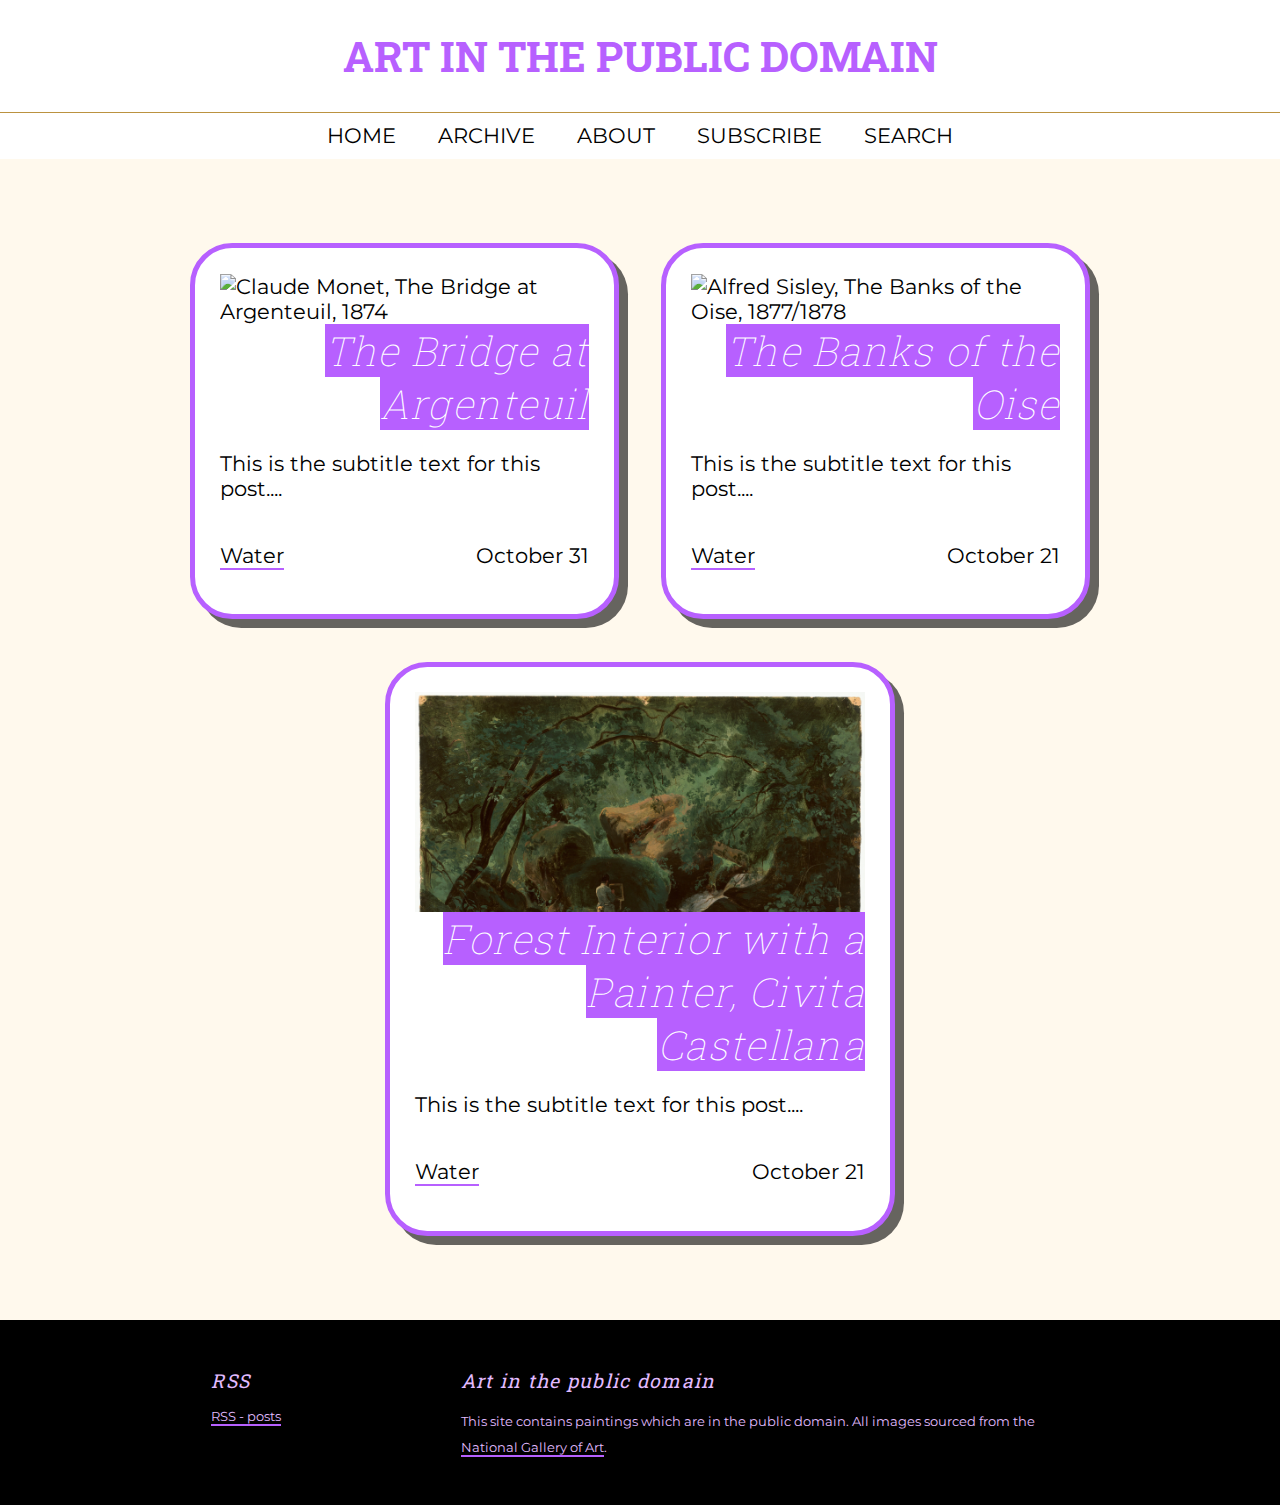
==== personal-blog-project/index.html @ b3a72c64 "blog project" ====
﻿<!DOCTYPE html>

<html lang="en" xmlns="http://www.w3.org/1999/xhtml">
<head>
    <meta charset="utf-8" />
    <link rel="stylesheet" href="./css/style.css">
    <meta name="viewport" content="width=device-width, initial-scale=1" />

    <title>Art in the public domain</title>
</head>
<body>
    
    <div class="container">
        <header class="header">
            <h1>Art in the public domain</h1>
            <ul class="header-links">
                <li><a href="index.html">Home</a></li>
                <li><a href="#">Archive</a></li>
                <li><a href="#">About</a></li>
                <li><a href="subscribe.html">Subscribe</a></li>
                <li><a href="#">Search</a></li>
            </ul>
        </header>

        <div class="feed">
            <div class="post-preview">
                <div class="preview-img">
                    <a href="post01.html">
                        <img src="static/images/the_bridge_at_argenteuil_1983.1.24.jpg" alt="Claude Monet, The Bridge at Argenteuil, 1874 ">
                    </a>
                </div>
                <h2>
                    <a href="post01.html">The Bridge at Argenteuil</a>
                </h2>
                <div class="preview-subtitle">
                    <p>This is the subtitle text for this post....</p>
                </div>
                <div class="preview-meta">
                    <p><a href="#">Water</a></p>
                    <p>October 31</p>
                </div>
            </div>

            
            <div class="post-preview">
                <div class="preview-img">
                    <img src="static/images/the_banks_of_the_oise_1963.10.214.jpg" alt="Alfred Sisley, The Banks of the Oise, 1877/1878 ">
                </div>
                <h2>
                    <a href="post02.html">The Banks of the Oise</a>
                </h2>
                <div class="preview-subtitle">
                    <p>This is the subtitle text for this post....</p>
                </div>
                <div class="preview-meta">
                    <p><a href="#">Water</a></p>
                    <p>October 21</p>
                </div>
            </div>
            

            <div class="post-preview">
                <div class="preview-img">
                    <img src="static/images/forest_interior_with_a_painter,_civita_castellana_1994.52.3.jpg" alt="André Giroux, Forest Interior with a Painter, Civita Castellana, 1825/1830 ">
                </div>
                <h2>
                    <a href="post03.html">Forest Interior with a Painter, Civita Castellana</a>
                </h2>
                <div class="preview-subtitle">
                    <p>This is the subtitle text for this post....</p>
                </div>
                <div class="preview-meta">
                    <p><a href="#">Water</a></p>
                    <p>October 21</p>
                </div>
            </div>
        </div>

        <footer class="footer">
            <div class="footer-rss">
                <h2>RSS</h2>
                <a href="#"> RSS - posts </a>
            </div> 

            <div class="footer-about">
                <h2>Art in the public domain</h2>
                <p>This site contains paintings which are in the public domain. All images sourced from the <a href="https://www.nga.gov/collection/paintings.html">National Gallery of Art</a>.</p>
            </div>
        </footer>
    </div>

</body>
</html>
---- personal-blog-project/css/style.css ----
@import "variables.css";
@import "post_style.css";
@import "front_style.css";
@import url("https://fonts.googleapis.com/css2?family=Baskervville:ital@0;1&family=Roboto+Slab:wght@100..900&display=swap");
@import url('https://fonts.googleapis.com/css2?family=Baskervville:ital@0;1&family=Montserrat:ital,wght@0,100..900;1,100..900&family=Roboto+Slab:wght@100..900&display=swap');

body{
    background-color: var(--bg-colour01);
    font-family: var(--font-para);
    font-size: var(--font-size01);
    padding: 0;
    margin: 0;
}

/* links */

a{
    text-decoration: none;
    color:black;
    border-bottom: 2px solid var(--colour-highlight);
}

a:hover{
    color: var(--colour-highlight);
}

.container{
    display: grid;
    gap: 2em;
    grid-template-areas:
        "header"
        "content"
        "footer"
        ;
}


.content{
    max-width: 700px;
    margin: auto;
    padding: 1em;
}


/* header */

.header{
    grid-area: header;
    display: inline-flex;
    flex-direction: column;
    align-items: center;
    text-transform: uppercase;
    background: var(--bg-colour03);
    text-align: center;
}


.header > h1{
    color: var(--colour-highlight);
}


.header-links{
    width: 100%;
    justify-content: center;
    display: inline-flex;
    gap: 1em;
    list-style: none;
    margin: auto;
    flex-wrap: wrap;
    padding: 0;
    border-top: 1px solid var(--colour01);
}


.header-links > li{
    padding: 0.5em;
}


.header-links > li a{
    border: none;
}


.header-links > li:hover{
    
}


/* footer */
.footer{
    background-color: var(--bg-colour02);
    color: var(--colour02);
    font-size: 0.8rem;
    display: flex;
    justify-content: space-evenly;
    padding: 2rem;
}


.footer > * {
    max-width: 50%;
}


.footer p{
    line-height: 1.6rem;
}


.footer a{
    color: var(--colour02);
}


.footer a:hover{
    color: white;
}


/* blockquotes */

.quote{
    background-color: #fff;
    padding: 1em;
    border-radius: 5px;
}

blockquote{
    border-left: 2px solid black;
    padding-left: 1em;
}

blockquote p::before {
    content: '\201C';
}
  
blockquote p::after {
    content: '\201D';
}

blockquote + p{
    text-align: right;
}

/* headings */
h1{
    font-family: var(--font-heading);
}


h2{
    font-family: var(--font-heading);
    font-weight: 400;
    letter-spacing: 0.08rem;
    font-style: italic;
}


/* forms */

.subscribe-form{
    display: flex;
    flex-direction: column;
    gap: 1em;
}


input[type=text], input[type=submit]{
    width: 100%;
    padding: 1em;
    border: 1px solid #ccc;
    box-sizing: border-box;
}


input[type=submit]{
    background-color: var(--colour02);
}


input[type=submit]:hover{
    background-color: var(--colour-highlight);
}


/* layout media queries */


@media(min-width:600px){
    /* TODO */
}
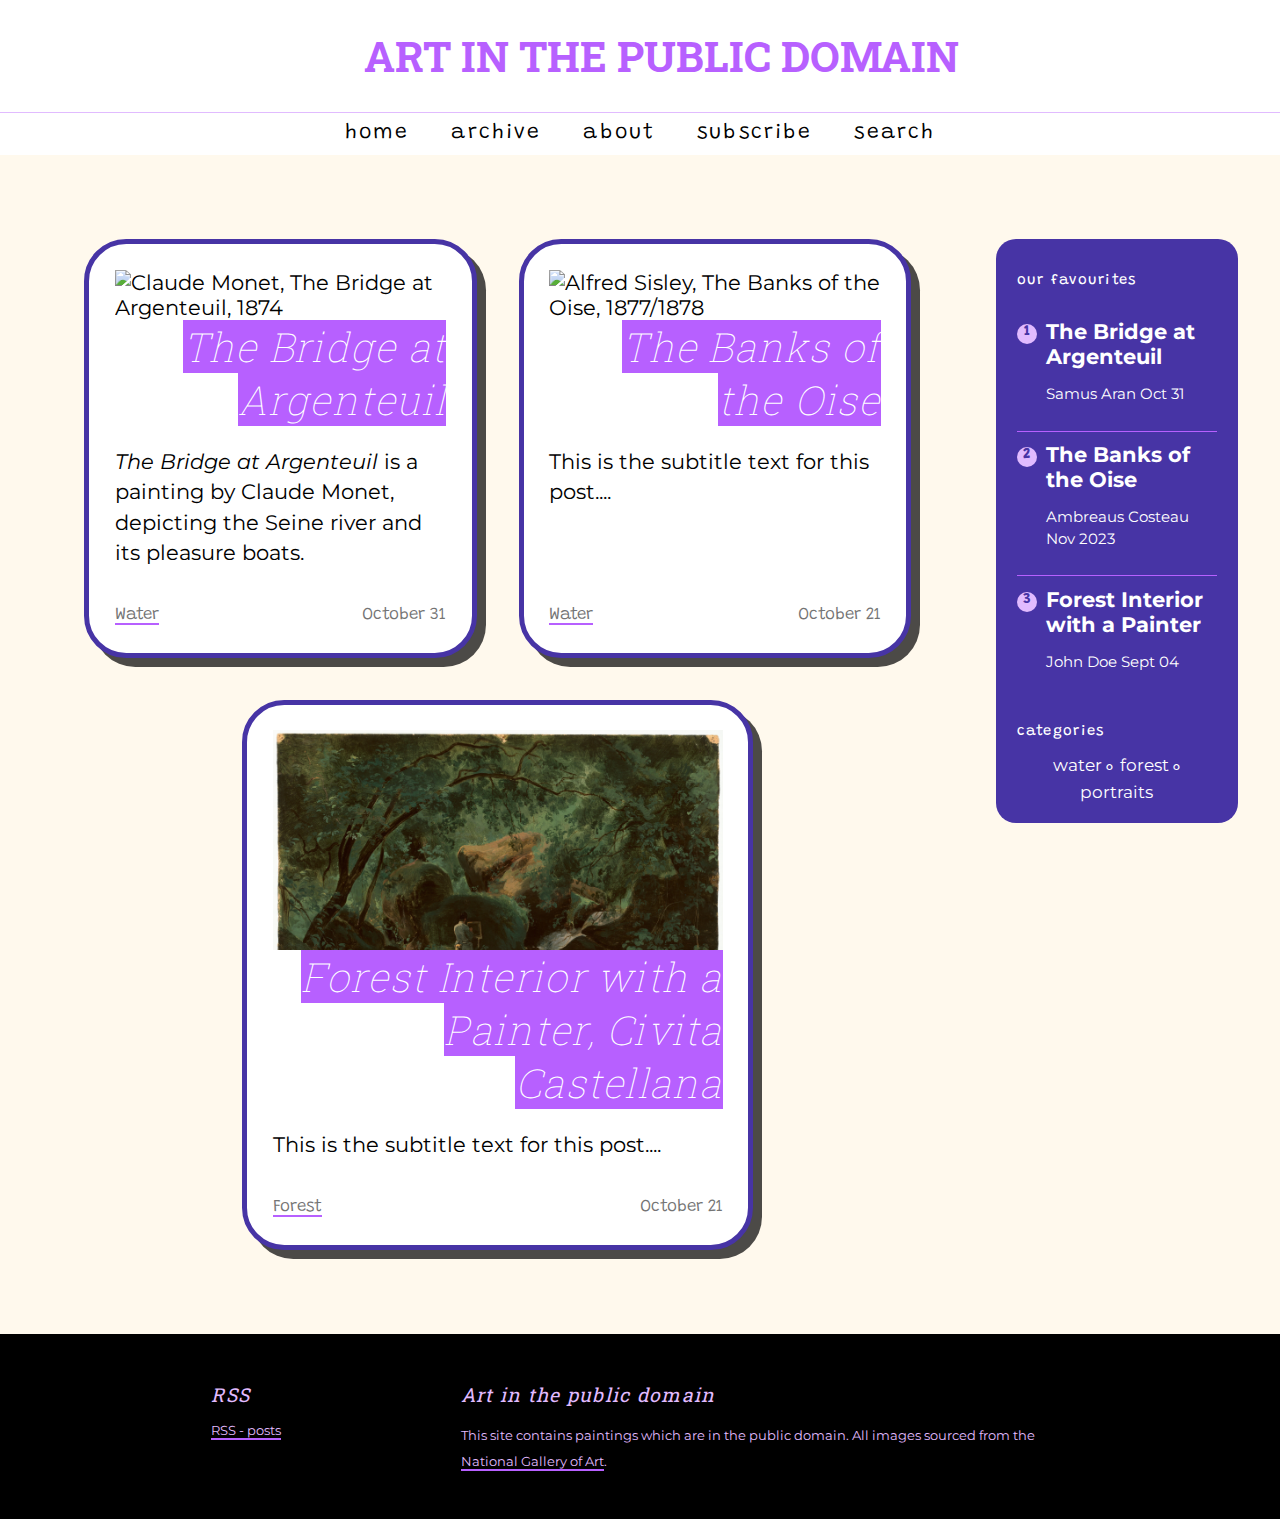
==== commit a528babe: "style update" ====
--- a/personal-blog-project/index.html
+++ b/personal-blog-project/index.html
@@ -13,6 +13,8 @@
     <div class="container">
         <header class="header">
             <h1>Art in the public domain</h1>
+            <input id="menu-checkbox" type="checkbox" name="menu" />
+            <label id="menu-label" for="menu-checkbox">☰</label>
             <ul class="header-links">
                 <li><a href="index.html">Home</a></li>
                 <li><a href="#">Archive</a></li>
@@ -33,7 +35,7 @@
                     <a href="post01.html">The Bridge at Argenteuil</a>
                 </h2>
                 <div class="preview-subtitle">
-                    <p>This is the subtitle text for this post....</p>
+                    <p><em>The Bridge at Argenteuil</em> is a painting by Claude Monet, depicting the Seine river and its pleasure boats.</p>
                 </div>
                 <div class="preview-meta">
                     <p><a href="#">Water</a></p>
@@ -70,9 +72,36 @@
                     <p>This is the subtitle text for this post....</p>
                 </div>
                 <div class="preview-meta">
-                    <p><a href="#">Water</a></p>
+                    <p><a href="#">Forest</a></p>
                     <p>October 21</p>
                 </div>
+            </div>
+        </div>
+
+        <div class="sidebar">
+            <div class="sidebar-container">
+                <h2>Our favourites</h2>
+                <ol class="sidebar-list sidebar-fave">
+                    <li>
+                        <h3><a href="post01.html">The Bridge at Argenteuil</a></h3>
+                        <p>Samus Aran Oct 31</p>
+                    </li>
+                    <li>
+                        <h3><a href="#">The Banks of the Oise</a></h3>
+                        <p>Ambreaus Costeau Nov 2023</p>
+                    </li>
+                    <li>
+                        <h3><a href="#">Forest Interior with a Painter</a></h3>
+                        <p>John Doe Sept 04</p>
+                    </li>
+                </ol>
+
+                <h2>Categories</h2>
+                <ul class="sidebar-list sidebar-cat">
+                    <li><a href="#">Water</a></li>
+                    <li><a href="#">Forest</a></li>
+                    <li><a href="#">Portraits</a></li>
+                </ul>
             </div>
         </div>
 
--- a/personal-blog-project/css/style.css
+++ b/personal-blog-project/css/style.css
@@ -3,6 +3,7 @@
 @import "front_style.css";
 @import url("https://fonts.googleapis.com/css2?family=Baskervville:ital@0;1&family=Roboto+Slab:wght@100..900&display=swap");
 @import url('https://fonts.googleapis.com/css2?family=Baskervville:ital@0;1&family=Montserrat:ital,wght@0,100..900;1,100..900&family=Roboto+Slab:wght@100..900&display=swap');
+@import url('https://fonts.googleapis.com/css2?family=Baskervville:ital@0;1&family=Fresca&family=Grandstander:ital,wght@0,100..900;1,100..900&family=Montserrat:ital,wght@0,100..900;1,100..900&family=Roboto+Slab:wght@100..900&family=Space+Grotesk:wght@300..700&display=swap');
 
 body{
     background-color: var(--bg-colour01);
@@ -20,22 +21,23 @@
     border-bottom: 2px solid var(--colour-highlight);
 }
 
+
 a:hover{
     color: var(--colour-highlight);
 }
 
-.container{
+
+/* layout general */
+
+.container {
     display: grid;
     gap: 2em;
     grid-template-areas:
-        "header"
-        "content"
-        "footer"
-        ;
-}
-
-
-.content{
+    "header" "content" "footer"
+}
+
+
+.content {
     max-width: 700px;
     margin: auto;
     padding: 1em;
@@ -44,52 +46,206 @@
 
 /* header */
 
-.header{
+.header {
     grid-area: header;
-    display: inline-flex;
-    flex-direction: column;
+    display: grid;
+    grid-template-columns: 6fr 1fr;
+    justify-content: space-evenly;
     align-items: center;
-    text-transform: uppercase;
     background: var(--bg-colour03);
     text-align: center;
 }
 
 
-.header > h1{
+.header h1 {
     color: var(--colour-highlight);
+    text-transform: uppercase;
+    text-align:left;
+    padding-left: 1em;
+}
+
+
+#menu-checkbox{
+    display: none;
 }
 
 
 .header-links{
+    grid-column: 1/3;
+    font-family: var(--font-other);
+    font-weight: 300;
+    letter-spacing: 0.1em;
+    text-transform: lowercase;
+    max-height: 0px;
+    overflow: hidden;
+    transition: max-height 0.25s ease-out;
+    border-top: 1px solid var(--colour02);
     width: 100%;
     justify-content: center;
-    display: inline-flex;
+    display: grid;
     gap: 1em;
     list-style: none;
     margin: auto;
     flex-wrap: wrap;
     padding: 0;
-    border-top: 1px solid var(--colour01);
-}
-
-
-.header-links > li{
+}
+
+
+#menu-label{
+    cursor: pointer;
+    padding-bottom: 1em;
+    padding: 0.1em;
+    align-self: center;
+}
+
+
+#menu-checkbox:checked~.header-links{
+    max-height: 700px;
+    transition: max-height 0.25s ease-in;
+}
+
+
+.header-links > li {
     padding: 0.5em;
 }
 
 
-.header-links > li a{
+.header-links > li a {
     border: none;
 }
 
 
-.header-links > li:hover{
-    
+/* sidebar */
+.sidebar {
+    grid-area: sidebar;
+    display: none;
+    justify-self: left;
+    padding: 2em 2em 0 0;
+}
+
+
+.sidebar-container {
+    background: var(--colour05);
+    max-width: 200px;
+    padding: 1em;
+    border-radius: 20px;
+}
+
+
+.sidebar-container > h2 {
+    font-size: 0.7em;
+    font-family: var(--font-other);
+    font-style: normal;
+    text-transform: lowercase;
+    color: white;
+}
+
+
+.sidebar-container h3, .sidebar-container a{
+    font-size: 1em;
+    margin: 0;
+    color: white;
+}
+
+
+.sidebar-container h3 + p{
+    color: white;
+    font-size: 0.7em;
+}
+
+
+.sidebar-list + h2{
+    padding-top: 2em;
+}
+
+
+
+.sidebar-container a {
+    border: 0;
+}
+
+
+.sidebar-container a:hover{
+    color: var(--colour-highlight);
+}
+
+
+.sidebar-list {
+    list-style: none;
+    padding: 0;
+}
+
+
+.sidebar-fave li:not(:last-child){
+    padding: 0.5em 0 0.5em 1.4em;
+}
+
+
+.sidebar-fave li:last-child{
+    padding: 0.5em 0 0 1.4em;
+}
+
+
+.sidebar-fave{
+  counter-reset: count 0;
+}
+
+
+.sidebar-fave li {
+    position: relative;
+    counter-increment: count 1;
+}
+
+
+.sidebar-fave li::before {
+    content: counter(count);
+    background-color: var(--colour02);
+    border-radius: 50%;
+    width: 20px;
+    height: 20px;
+    font-size: 15px;
+    position: absolute;
+    text-align: center;
+    left: 0px;
+    margin-top: 5px;
+    font-family: var(--font-other);
+    color: var(--colour05);
+    font-weight: 700;    
+}
+
+
+.sidebar-fave li:nth-child(n+2) {
+    border-top: 1px solid var(--colour-highlight);
+}
+
+
+.sidebar-cat {
+    display: inline-flex;
+    flex-wrap: wrap;
+    justify-content: center;
+    min-width: 100%;
+    gap: 0.4em;
+}
+
+
+.sidebar-cat {
+    padding: 0;
+    margin: 0;
+    color: white;
+    font-size: 0.8em;
+    text-transform: lowercase;
+}
+
+
+.sidebar-cat li:not(:last-child)::after{
+    content: " ⸰";
 }
 
 
 /* footer */
+
 .footer{
+    grid-area: footer;
     background-color: var(--bg-colour02);
     color: var(--colour02);
     font-size: 0.8rem;
@@ -121,30 +277,46 @@
 
 /* blockquotes */
 
-.quote{
-    background-color: #fff;
-    padding: 1em;
-    border-radius: 5px;
-}
-
 blockquote{
-    border-left: 2px solid black;
-    padding-left: 1em;
-}
+    background-color: var(--bg-colour03);
+    border-radius: 10px;
+    padding: 0.5em;
+    font-family: var(--font-heading);
+    font-weight: 300;
+    text-decoration-line: underline;
+    text-decoration-color: var(--colour02);
+}
+
+
+blockquote > p{
+    margin: 0;
+}
+
 
 blockquote p::before {
     content: '\201C';
 }
-  
+
+
 blockquote p::after {
     content: '\201D';
 }
 
+
 blockquote + p{
     text-align: right;
-}
+    font-size: 0.8em;
+    padding: 0.5em;
+}
+
+
+blockquote + p::before{
+    content: "— ";
+}
+
 
 /* headings */
+
 h1{
     font-family: var(--font-heading);
 }
@@ -160,14 +332,14 @@
 
 /* forms */
 
-.subscribe-form{
+.subscribe-form {
     display: flex;
     flex-direction: column;
     gap: 1em;
 }
 
 
-input[type=text], input[type=submit]{
+input[type=text], input[type=submit] {
     width: 100%;
     padding: 1em;
     border: 1px solid #ccc;
@@ -175,19 +347,92 @@
 }
 
 
-input[type=submit]{
+input[type=submit] {
     background-color: var(--colour02);
 }
 
 
-input[type=submit]:hover{
+input[type=submit]:hover {
     background-color: var(--colour-highlight);
 }
 
 
+/* general text styling */
+
+::-moz-selection { 
+    background: var(--colour02);
+    color: var(--colour04);
+}
+
+
+::selection {
+    background: var(--colour02);
+    color: var(--colour04);
+}
+
+
+p{
+    line-height: 1.45em;
+}
+
+
 /* layout media queries */
 
 
 @media(min-width:600px){
-    /* TODO */
-}
+
+    /* header large viewport */
+    .header h1 {
+        text-align: center;
+    }
+
+    .header {
+        grid-template-columns: 1fr;
+    }
+
+
+    #menu-checkbox, #menu-label{
+        display: none;
+    }    
+    
+    .header-links {
+        grid-column: 1;
+        max-height: fit-content;
+        overflow: visible;
+        width: 100%;
+        justify-content: center;
+        display: inline-flex;
+        gap: 1em;
+        list-style: none;
+        margin: auto;
+        flex-wrap: wrap;
+        padding: 0;
+        border-top: 1px solid var(--colour02);
+    }
+    
+    
+    .header-links > li {
+        padding: 0.5em;
+    }
+    
+    
+    .header-links > li a {
+        border: none;
+    }
+
+
+    /* body */
+    .container {
+        grid-template-areas:
+        "header header header"
+        ". content sidebar"
+        "footer footer footer";
+
+    }
+
+
+    .sidebar{
+        display: flex;
+        flex-direction: column;
+    }
+}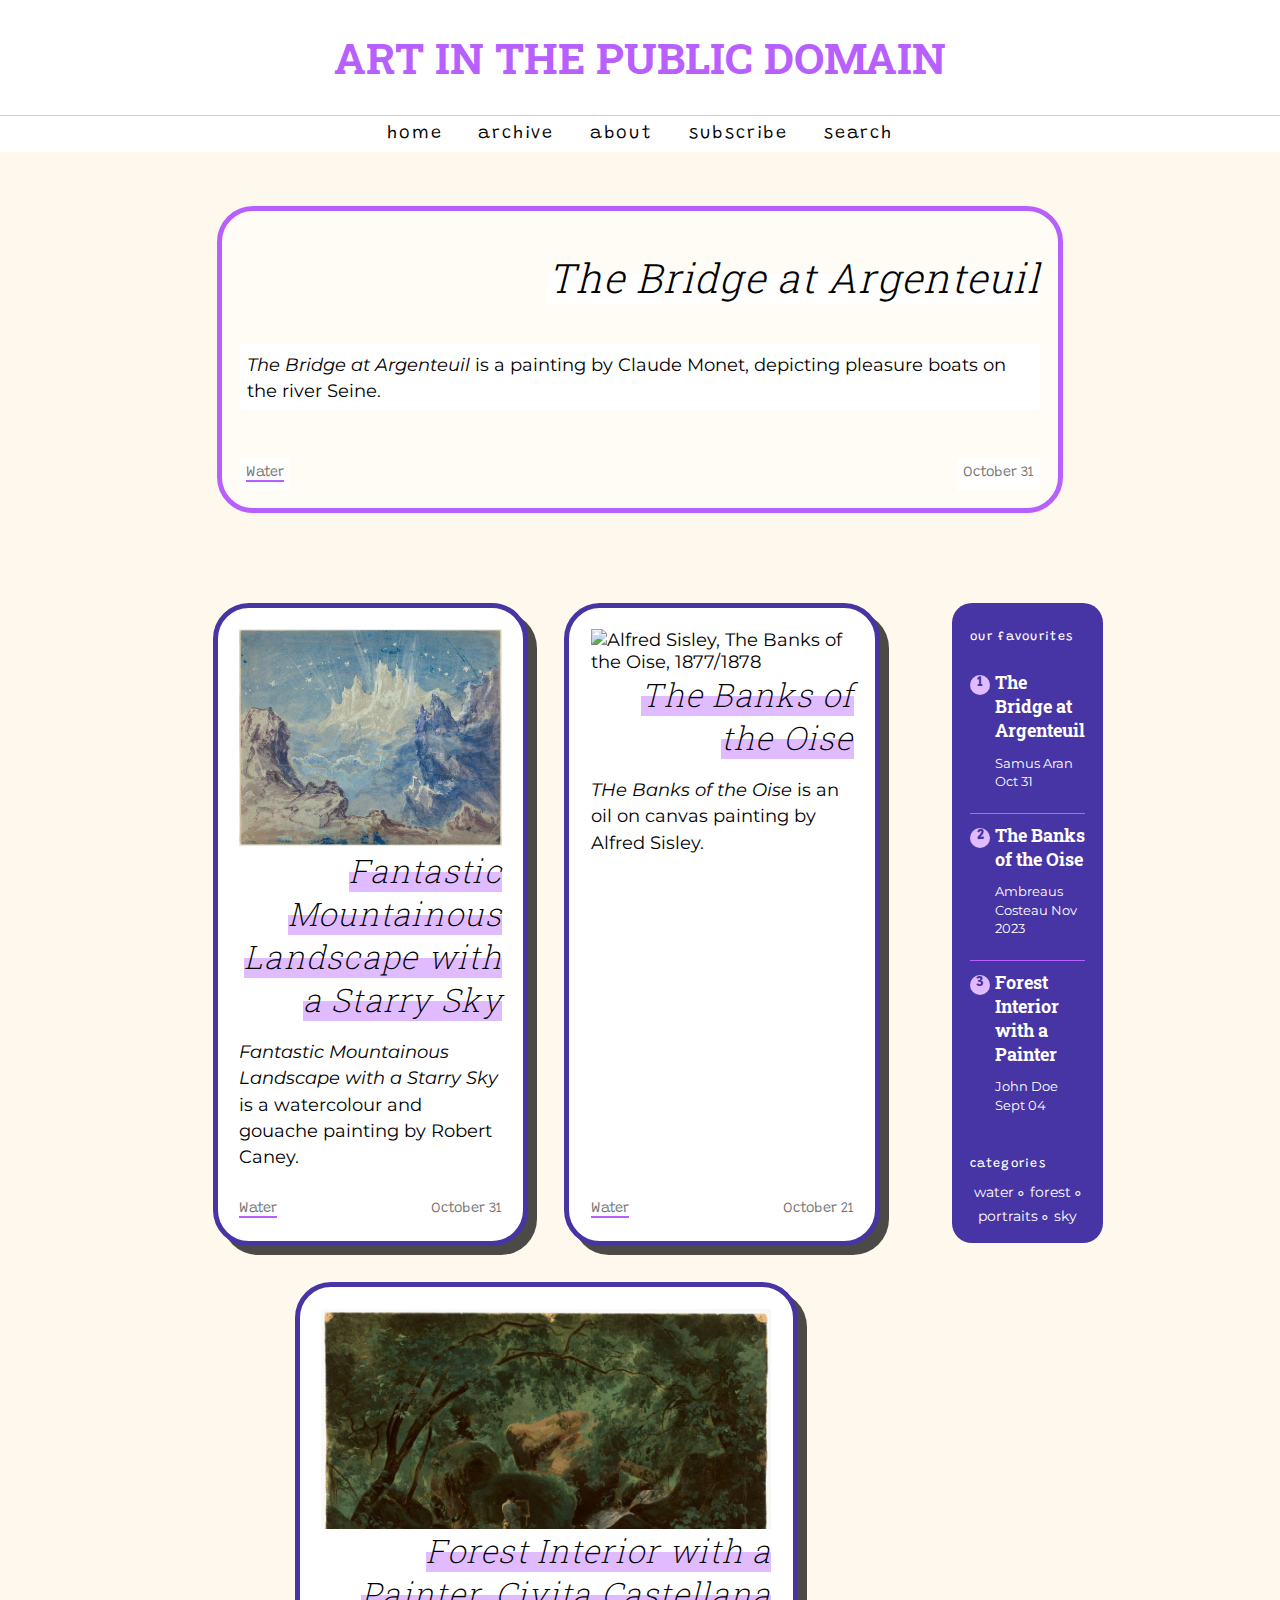
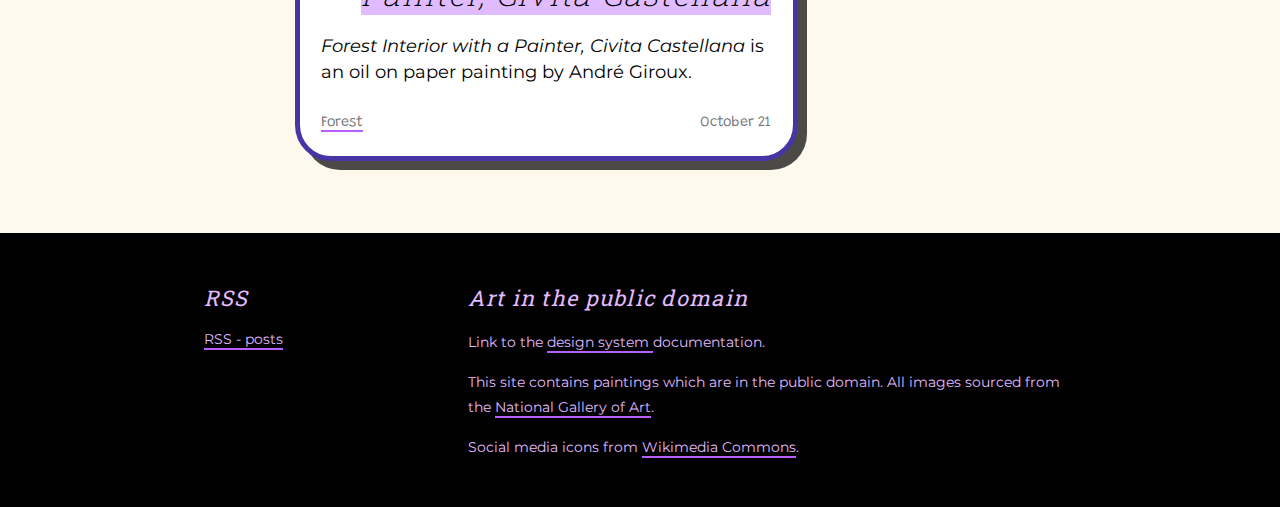
==== commit 7c507e94: "blog update" ====
--- a/personal-blog-project/index.html
+++ b/personal-blog-project/index.html
@@ -2,9 +2,9 @@
 
 <html lang="en" xmlns="http://www.w3.org/1999/xhtml">
 <head>
-    <meta charset="utf-8" />
+    <meta charset="utf-8">
     <link rel="stylesheet" href="./css/style.css">
-    <meta name="viewport" content="width=device-width, initial-scale=1" />
+    <meta name="viewport" content="width=device-width, initial-scale=1">
 
     <title>Art in the public domain</title>
 </head>
@@ -13,8 +13,8 @@
     <div class="container">
         <header class="header">
             <h1>Art in the public domain</h1>
-            <input id="menu-checkbox" type="checkbox" name="menu" />
-            <label id="menu-label" for="menu-checkbox">☰</label>
+            <input class="menu-checkbox" id="menu-checkbox" type="checkbox" name="menu">
+            <label class="menu-label" for="menu-checkbox">☰</label>
             <ul class="header-links">
                 <li><a href="index.html">Home</a></li>
                 <li><a href="#">Archive</a></li>
@@ -24,18 +24,36 @@
             </ul>
         </header>
 
+        <div class="feed-extra">
+            <div class="extra-img">
+                <a href="post01.html">
+                    <img src="static/images/the_bridge_at_argenteuil_1983.1.24.jpg" alt="Claude Monet, The Bridge at Argenteuil, 1874 ">
+                </a>
+            </div>
+            <h2 class="extra-h2">
+                <a href="post01.html">The Bridge at Argenteuil</a>
+            </h2>
+            <p class="extra-p">
+                <em>The Bridge at Argenteuil</em> is a painting by Claude Monet, depicting pleasure boats on the river Seine.
+            </p>
+            <div class="preview-meta">
+                <p class="extra-p"><a href="#">Water</a></p>
+                <p class="extra-p">October 31</p>
+            </div>
+        </div>
+
         <div class="feed">
             <div class="post-preview">
                 <div class="preview-img">
-                    <a href="post01.html">
-                        <img src="static/images/the_bridge_at_argenteuil_1983.1.24.jpg" alt="Claude Monet, The Bridge at Argenteuil, 1874 ">
+                    <a href="static/articles/post02.html">
+                        <img src="static/images/fantastic_mountainous_landscape_with_a_starry_sky_2009.70.76.jpg" alt="Robert Caney, Fantastic Mountainous Landscape with a Starry Sky ">
                     </a>
                 </div>
                 <h2>
-                    <a href="post01.html">The Bridge at Argenteuil</a>
+                    <a href="static/articles/post02.html">Fantastic Mountainous Landscape with a Starry Sky</a>
                 </h2>
                 <div class="preview-subtitle">
-                    <p><em>The Bridge at Argenteuil</em> is a painting by Claude Monet, depicting the Seine river and its pleasure boats.</p>
+                    <p><em>Fantastic Mountainous Landscape with a Starry Sky</em> is a watercolour and gouache painting by Robert Caney.</p>
                 </div>
                 <div class="preview-meta">
                     <p><a href="#">Water</a></p>
@@ -46,13 +64,15 @@
             
             <div class="post-preview">
                 <div class="preview-img">
-                    <img src="static/images/the_banks_of_the_oise_1963.10.214.jpg" alt="Alfred Sisley, The Banks of the Oise, 1877/1878 ">
+                    <a href="#">
+                        <img src="static/images/the_banks_of_the_oise_1963.10.214.jpg" alt="Alfred Sisley, The Banks of the Oise, 1877/1878 ">
+                    </a>
                 </div>
                 <h2>
-                    <a href="post02.html">The Banks of the Oise</a>
+                    <a href="#">The Banks of the Oise</a>
                 </h2>
                 <div class="preview-subtitle">
-                    <p>This is the subtitle text for this post....</p>
+                    <p><em>THe Banks of the Oise</em> is an oil on canvas painting by Alfred Sisley.</p>
                 </div>
                 <div class="preview-meta">
                     <p><a href="#">Water</a></p>
@@ -63,13 +83,15 @@
 
             <div class="post-preview">
                 <div class="preview-img">
-                    <img src="static/images/forest_interior_with_a_painter,_civita_castellana_1994.52.3.jpg" alt="André Giroux, Forest Interior with a Painter, Civita Castellana, 1825/1830 ">
+                    <a href="#">
+                        <img src="static/images/forest_interior_with_a_painter,_civita_castellana_1994.52.3.jpg" alt="André Giroux, Forest Interior with a Painter, Civita Castellana, 1825/1830 ">
+                    </a>
                 </div>
                 <h2>
-                    <a href="post03.html">Forest Interior with a Painter, Civita Castellana</a>
+                    <a href="#">Forest Interior with a Painter, Civita Castellana</a>
                 </h2>
                 <div class="preview-subtitle">
-                    <p>This is the subtitle text for this post....</p>
+                    <p><em>Forest Interior with a Painter, Civita Castellana</em> is an oil on paper painting by André Giroux.</p>
                 </div>
                 <div class="preview-meta">
                     <p><a href="#">Forest</a></p>
@@ -101,6 +123,7 @@
                     <li><a href="#">Water</a></li>
                     <li><a href="#">Forest</a></li>
                     <li><a href="#">Portraits</a></li>
+                    <li><a href="#">Sky</a></li>
                 </ul>
             </div>
         </div>
@@ -113,7 +136,9 @@
 
             <div class="footer-about">
                 <h2>Art in the public domain</h2>
+                <p>Link to the <a href="design_system.html"> design system </a> documentation.</p>
                 <p>This site contains paintings which are in the public domain. All images sourced from the <a href="https://www.nga.gov/collection/paintings.html">National Gallery of Art</a>.</p>
+                <p>Social media icons from <a href="https://commons.wikimedia.org">Wikimedia Commons</a>.</p>
             </div>
         </footer>
     </div>
--- a/personal-blog-project/css/style.css
+++ b/personal-blog-project/css/style.css
@@ -1,286 +1,37 @@
 @import "variables.css";
+@import "layout_style.css";
 @import "post_style.css";
 @import "front_style.css";
-@import url("https://fonts.googleapis.com/css2?family=Baskervville:ital@0;1&family=Roboto+Slab:wght@100..900&display=swap");
-@import url('https://fonts.googleapis.com/css2?family=Baskervville:ital@0;1&family=Montserrat:ital,wght@0,100..900;1,100..900&family=Roboto+Slab:wght@100..900&display=swap');
-@import url('https://fonts.googleapis.com/css2?family=Baskervville:ital@0;1&family=Fresca&family=Grandstander:ital,wght@0,100..900;1,100..900&family=Montserrat:ital,wght@0,100..900;1,100..900&family=Roboto+Slab:wght@100..900&family=Space+Grotesk:wght@300..700&display=swap');
+@import url('https://fonts.googleapis.com/css2?family=Grandstander:ital,wght@0,100..900;1,100..900&family=Hepta+Slab:wght@1..900&family=Montserrat:ital,wght@0,100..900;1,100..900&family=Roboto+Slab:wght@100..900&display=swap');
 
-body{
+body {
     background-color: var(--bg-colour01);
-    font-family: var(--font-para);
-    font-size: var(--font-size01);
+    font: var(--font-base) var(--font-para);
     padding: 0;
     margin: 0;
 }
 
 /* links */
 
-a{
+a {
     text-decoration: none;
     color:black;
     border-bottom: 2px solid var(--colour-highlight);
 }
 
 
-a:hover{
+a:hover {
     color: var(--colour-highlight);
-}
-
-
-/* layout general */
-
-.container {
-    display: grid;
-    gap: 2em;
-    grid-template-areas:
-    "header" "content" "footer"
-}
-
-
-.content {
-    max-width: 700px;
-    margin: auto;
-    padding: 1em;
-}
-
-
-/* header */
-
-.header {
-    grid-area: header;
-    display: grid;
-    grid-template-columns: 6fr 1fr;
-    justify-content: space-evenly;
-    align-items: center;
-    background: var(--bg-colour03);
-    text-align: center;
-}
-
-
-.header h1 {
-    color: var(--colour-highlight);
-    text-transform: uppercase;
-    text-align:left;
-    padding-left: 1em;
-}
-
-
-#menu-checkbox{
-    display: none;
-}
-
-
-.header-links{
-    grid-column: 1/3;
-    font-family: var(--font-other);
-    font-weight: 300;
-    letter-spacing: 0.1em;
-    text-transform: lowercase;
-    max-height: 0px;
-    overflow: hidden;
-    transition: max-height 0.25s ease-out;
-    border-top: 1px solid var(--colour02);
-    width: 100%;
-    justify-content: center;
-    display: grid;
-    gap: 1em;
-    list-style: none;
-    margin: auto;
-    flex-wrap: wrap;
-    padding: 0;
-}
-
-
-#menu-label{
-    cursor: pointer;
-    padding-bottom: 1em;
-    padding: 0.1em;
-    align-self: center;
-}
-
-
-#menu-checkbox:checked~.header-links{
-    max-height: 700px;
-    transition: max-height 0.25s ease-in;
-}
-
-
-.header-links > li {
-    padding: 0.5em;
-}
-
-
-.header-links > li a {
-    border: none;
-}
-
-
-/* sidebar */
-.sidebar {
-    grid-area: sidebar;
-    display: none;
-    justify-self: left;
-    padding: 2em 2em 0 0;
-}
-
-
-.sidebar-container {
-    background: var(--colour05);
-    max-width: 200px;
-    padding: 1em;
-    border-radius: 20px;
-}
-
-
-.sidebar-container > h2 {
-    font-size: 0.7em;
-    font-family: var(--font-other);
-    font-style: normal;
-    text-transform: lowercase;
-    color: white;
-}
-
-
-.sidebar-container h3, .sidebar-container a{
-    font-size: 1em;
-    margin: 0;
-    color: white;
-}
-
-
-.sidebar-container h3 + p{
-    color: white;
-    font-size: 0.7em;
-}
-
-
-.sidebar-list + h2{
-    padding-top: 2em;
-}
-
-
-
-.sidebar-container a {
-    border: 0;
-}
-
-
-.sidebar-container a:hover{
-    color: var(--colour-highlight);
-}
-
-
-.sidebar-list {
-    list-style: none;
-    padding: 0;
-}
-
-
-.sidebar-fave li:not(:last-child){
-    padding: 0.5em 0 0.5em 1.4em;
-}
-
-
-.sidebar-fave li:last-child{
-    padding: 0.5em 0 0 1.4em;
-}
-
-
-.sidebar-fave{
-  counter-reset: count 0;
-}
-
-
-.sidebar-fave li {
-    position: relative;
-    counter-increment: count 1;
-}
-
-
-.sidebar-fave li::before {
-    content: counter(count);
-    background-color: var(--colour02);
-    border-radius: 50%;
-    width: 20px;
-    height: 20px;
-    font-size: 15px;
-    position: absolute;
-    text-align: center;
-    left: 0px;
-    margin-top: 5px;
-    font-family: var(--font-other);
-    color: var(--colour05);
-    font-weight: 700;    
-}
-
-
-.sidebar-fave li:nth-child(n+2) {
-    border-top: 1px solid var(--colour-highlight);
-}
-
-
-.sidebar-cat {
-    display: inline-flex;
-    flex-wrap: wrap;
-    justify-content: center;
-    min-width: 100%;
-    gap: 0.4em;
-}
-
-
-.sidebar-cat {
-    padding: 0;
-    margin: 0;
-    color: white;
-    font-size: 0.8em;
-    text-transform: lowercase;
-}
-
-
-.sidebar-cat li:not(:last-child)::after{
-    content: " ⸰";
-}
-
-
-/* footer */
-
-.footer{
-    grid-area: footer;
-    background-color: var(--bg-colour02);
-    color: var(--colour02);
-    font-size: 0.8rem;
-    display: flex;
-    justify-content: space-evenly;
-    padding: 2rem;
-}
-
-
-.footer > * {
-    max-width: 50%;
-}
-
-
-.footer p{
-    line-height: 1.6rem;
-}
-
-
-.footer a{
-    color: var(--colour02);
-}
-
-
-.footer a:hover{
-    color: white;
 }
 
 
 /* blockquotes */
 
-blockquote{
-    background-color: var(--bg-colour03);
+blockquote {
+    background: var(--bg-colour03);
     border-radius: 10px;
     padding: 0.5em;
+    color: var(--colour05);
     font-family: var(--font-heading);
     font-weight: 300;
     text-decoration-line: underline;
@@ -288,7 +39,7 @@
 }
 
 
-blockquote > p{
+blockquote p {
     margin: 0;
 }
 
@@ -303,30 +54,40 @@
 }
 
 
-blockquote + p{
+blockquote + p {
     text-align: right;
-    font-size: 0.8em;
+    font-size: var(--font-small);;
     padding: 0.5em;
+    color: var(--colour05);
 }
 
 
-blockquote + p::before{
+blockquote + p::before {
     content: "— ";
 }
 
 
 /* headings */
 
-h1{
-    font-family: var(--font-heading);
+h1 {
+    font: bold var(--font-larger) var(--font-heading);
+    color: var(--colour-highlight);
+    text-transform: uppercase;
+    text-align: left;
 }
 
 
-h2{
+h2 {
     font-family: var(--font-heading);
     font-weight: 400;
     letter-spacing: 0.08rem;
     font-style: italic;
+}
+
+
+h3 {
+    font: bold 1em var(--font-heading);
+    margin: 0;
 }
 
 
@@ -339,16 +100,23 @@
 }
 
 
+input[type=text] {
+    font-family: var(--font-para);
+}
+
+
 input[type=text], input[type=submit] {
     width: 100%;
     padding: 1em;
     border: 1px solid #ccc;
     box-sizing: border-box;
+    font-size: var(--font-base);
 }
 
 
 input[type=submit] {
     background-color: var(--colour02);
+    font-family: var(--font-other);
 }
 
 
@@ -371,68 +139,18 @@
 }
 
 
-p{
+p {
     line-height: 1.45em;
 }
 
 
-/* layout media queries */
+i {
+    font-family: "Roboto Slab", serif;
+    letter-spacing: 0.1em;
+}
 
 
-@media(min-width:600px){
-
-    /* header large viewport */
-    .header h1 {
-        text-align: center;
-    }
-
-    .header {
-        grid-template-columns: 1fr;
-    }
-
-
-    #menu-checkbox, #menu-label{
-        display: none;
-    }    
-    
-    .header-links {
-        grid-column: 1;
-        max-height: fit-content;
-        overflow: visible;
-        width: 100%;
-        justify-content: center;
-        display: inline-flex;
-        gap: 1em;
-        list-style: none;
-        margin: auto;
-        flex-wrap: wrap;
-        padding: 0;
-        border-top: 1px solid var(--colour02);
-    }
-    
-    
-    .header-links > li {
-        padding: 0.5em;
-    }
-    
-    
-    .header-links > li a {
-        border: none;
-    }
-
-
-    /* body */
-    .container {
-        grid-template-areas:
-        "header header header"
-        ". content sidebar"
-        "footer footer footer";
-
-    }
-
-
-    .sidebar{
-        display: flex;
-        flex-direction: column;
-    }
+u {
+    text-decoration-color: var(--colour02);
+    text-decoration-thickness: 2px;
 }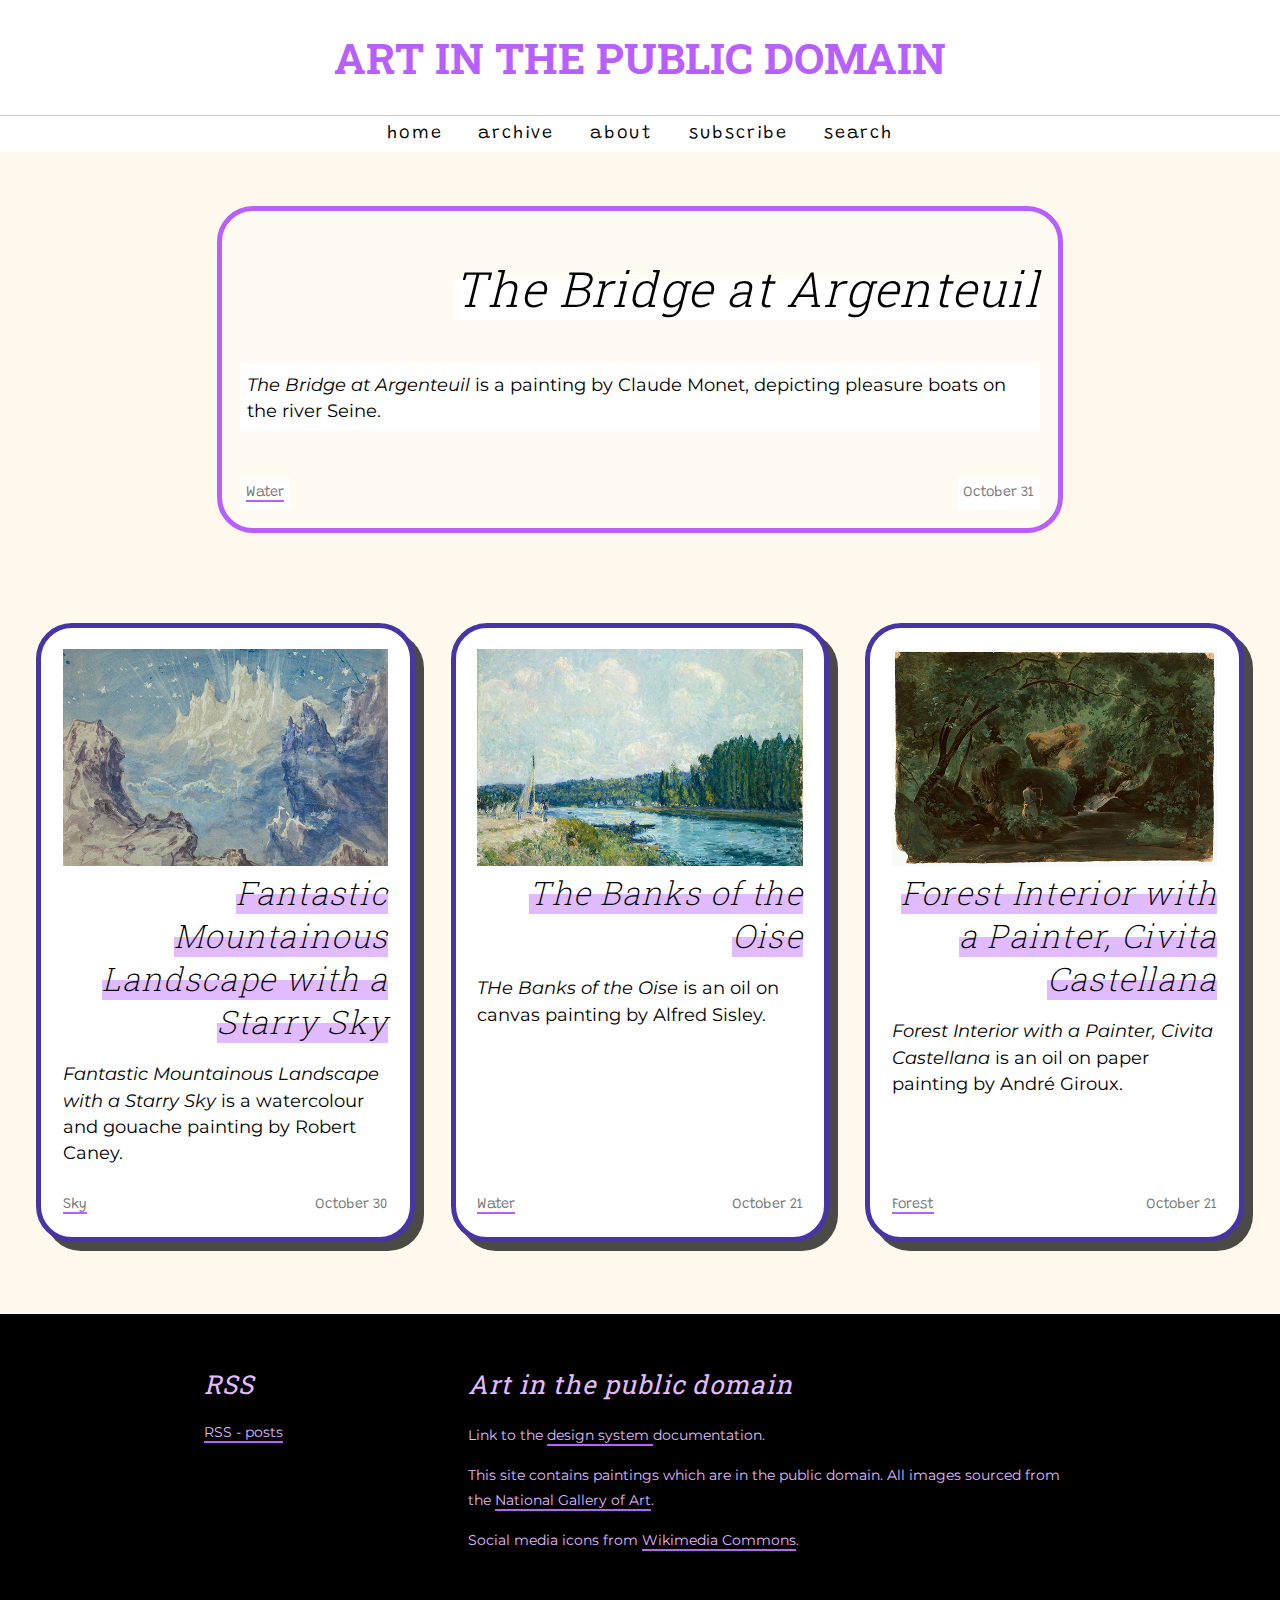
==== commit d0ce80de: "blog updt" ====
--- a/personal-blog-project/index.html
+++ b/personal-blog-project/index.html
@@ -10,7 +10,7 @@
 </head>
 <body>
     
-    <div class="container">
+    <div class="container front-container">
         <header class="header">
             <h1>Art in the public domain</h1>
             <input class="menu-checkbox" id="menu-checkbox" type="checkbox" name="menu">
@@ -45,19 +45,19 @@
         <div class="feed">
             <div class="post-preview">
                 <div class="preview-img">
-                    <a href="static/articles/post02.html">
-                        <img src="static/images/fantastic_mountainous_landscape_with_a_starry_sky_2009.70.76.jpg" alt="Robert Caney, Fantastic Mountainous Landscape with a Starry Sky ">
+                    <a href="#">
+                        <img src="static/images/fantastic_mountainous_landscape_with_a_starry_sky_2009.70.76_thumb.jpg" alt="Robert Caney, Fantastic Mountainous Landscape with a Starry Sky ">
                     </a>
                 </div>
                 <h2>
-                    <a href="static/articles/post02.html">Fantastic Mountainous Landscape with a Starry Sky</a>
+                    <a href="#">Fantastic Mountainous Landscape with a Starry Sky</a>
                 </h2>
                 <div class="preview-subtitle">
                     <p><em>Fantastic Mountainous Landscape with a Starry Sky</em> is a watercolour and gouache painting by Robert Caney.</p>
                 </div>
                 <div class="preview-meta">
-                    <p><a href="#">Water</a></p>
-                    <p>October 31</p>
+                    <p><a href="#">Sky</a></p>
+                    <p>October 30</p>
                 </div>
             </div>
 
@@ -65,7 +65,7 @@
             <div class="post-preview">
                 <div class="preview-img">
                     <a href="#">
-                        <img src="static/images/the_banks_of_the_oise_1963.10.214.jpg" alt="Alfred Sisley, The Banks of the Oise, 1877/1878 ">
+                        <img src="static/images/the_banks_of_the_oise_1963.10.214_thumb.jpg" alt="Alfred Sisley, The Banks of the Oise, 1877/1878 ">
                     </a>
                 </div>
                 <h2>
@@ -84,7 +84,7 @@
             <div class="post-preview">
                 <div class="preview-img">
                     <a href="#">
-                        <img src="static/images/forest_interior_with_a_painter,_civita_castellana_1994.52.3.jpg" alt="André Giroux, Forest Interior with a Painter, Civita Castellana, 1825/1830 ">
+                        <img src="static/images/forest_interior_with_a_painter,_civita_castellana_1994.52.3_thumb.jpg" alt="André Giroux, Forest Interior with a Painter, Civita Castellana, 1825/1830 ">
                     </a>
                 </div>
                 <h2>
--- a/personal-blog-project/css/style.css
+++ b/personal-blog-project/css/style.css
@@ -78,15 +78,14 @@
 
 
 h2 {
-    font-family: var(--font-heading);
-    font-weight: 400;
+    font: 400 var(--font-large) var(--font-heading);
     letter-spacing: 0.08rem;
     font-style: italic;
 }
 
 
 h3 {
-    font: bold 1em var(--font-heading);
+    font: bold 1.4em var(--font-heading);
     margin: 0;
 }
 
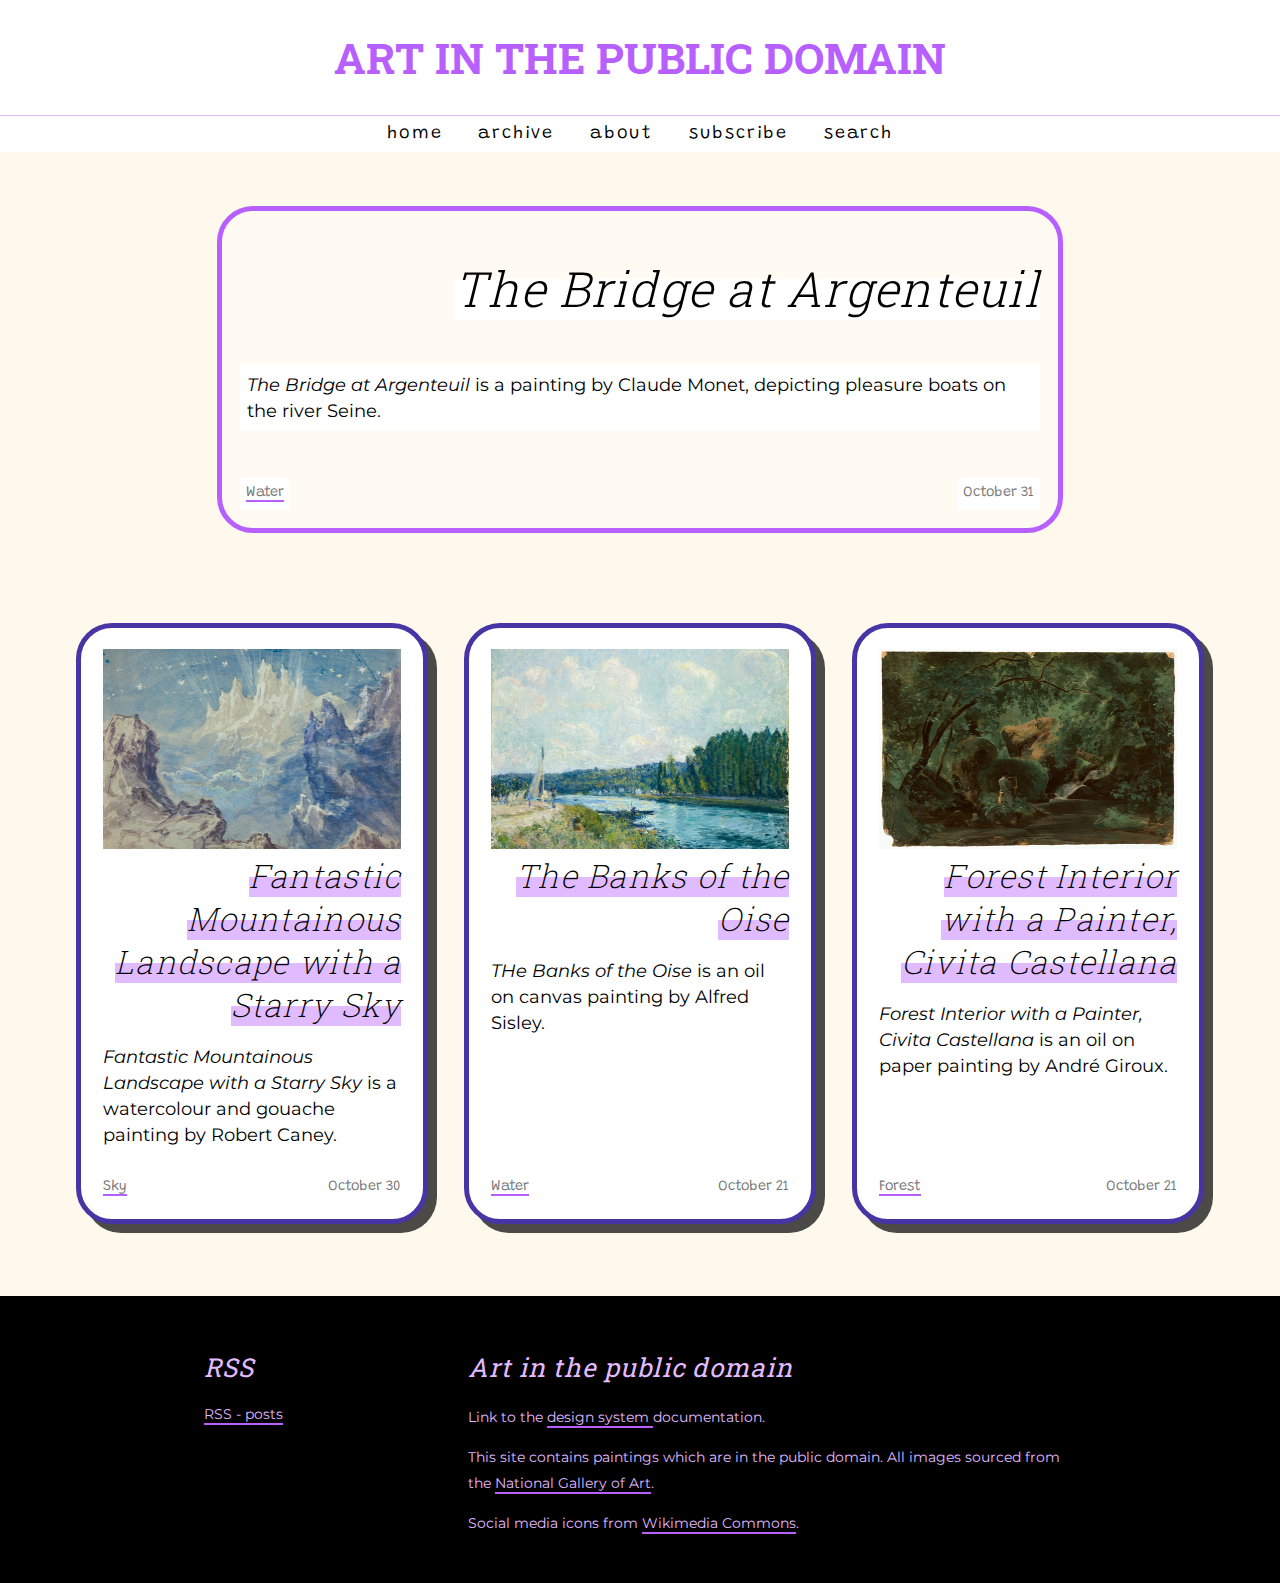
==== commit 3155b9e8: "blog upd" ====
--- a/personal-blog-project/index.html
+++ b/personal-blog-project/index.html
@@ -42,89 +42,91 @@
             </div>
         </div>
 
-        <div class="feed">
-            <div class="post-preview">
-                <div class="preview-img">
-                    <a href="#">
-                        <img src="static/images/fantastic_mountainous_landscape_with_a_starry_sky_2009.70.76_thumb.jpg" alt="Robert Caney, Fantastic Mountainous Landscape with a Starry Sky ">
-                    </a>
+        <div class="front-body">
+            <div class="feed">
+                <div class="post-preview">
+                    <div class="preview-img">
+                        <a href="#">
+                            <img src="static/images/fantastic_mountainous_landscape_with_a_starry_sky_2009.70.76_thumb.jpg" alt="Robert Caney, Fantastic Mountainous Landscape with a Starry Sky ">
+                        </a>
+                    </div>
+                    <h2>
+                        <a href="#">Fantastic Mountainous Landscape with a Starry Sky</a>
+                    </h2>
+                    <div class="preview-subtitle">
+                        <p><em>Fantastic Mountainous Landscape with a Starry Sky</em> is a watercolour and gouache painting by Robert Caney.</p>
+                    </div>
+                    <div class="preview-meta">
+                        <p><a href="#">Sky</a></p>
+                        <p>October 30</p>
+                    </div>
                 </div>
-                <h2>
-                    <a href="#">Fantastic Mountainous Landscape with a Starry Sky</a>
-                </h2>
-                <div class="preview-subtitle">
-                    <p><em>Fantastic Mountainous Landscape with a Starry Sky</em> is a watercolour and gouache painting by Robert Caney.</p>
+
+                
+                <div class="post-preview">
+                    <div class="preview-img">
+                        <a href="#">
+                            <img src="static/images/the_banks_of_the_oise_1963.10.214_thumb.jpg" alt="Alfred Sisley, The Banks of the Oise, 1877/1878 ">
+                        </a>
+                    </div>
+                    <h2>
+                        <a href="#">The Banks of the Oise</a>
+                    </h2>
+                    <div class="preview-subtitle">
+                        <p><em>THe Banks of the Oise</em> is an oil on canvas painting by Alfred Sisley.</p>
+                    </div>
+                    <div class="preview-meta">
+                        <p><a href="#">Water</a></p>
+                        <p>October 21</p>
+                    </div>
                 </div>
-                <div class="preview-meta">
-                    <p><a href="#">Sky</a></p>
-                    <p>October 30</p>
+                
+
+                <div class="post-preview">
+                    <div class="preview-img">
+                        <a href="#">
+                            <img src="static/images/forest_interior_with_a_painter,_civita_castellana_1994.52.3_thumb.jpg" alt="André Giroux, Forest Interior with a Painter, Civita Castellana, 1825/1830 ">
+                        </a>
+                    </div>
+                    <h2>
+                        <a href="#">Forest Interior with a Painter, Civita Castellana</a>
+                    </h2>
+                    <div class="preview-subtitle">
+                        <p><em>Forest Interior with a Painter, Civita Castellana</em> is an oil on paper painting by André Giroux.</p>
+                    </div>
+                    <div class="preview-meta">
+                        <p><a href="#">Forest</a></p>
+                        <p>October 21</p>
+                    </div>
                 </div>
             </div>
 
-            
-            <div class="post-preview">
-                <div class="preview-img">
-                    <a href="#">
-                        <img src="static/images/the_banks_of_the_oise_1963.10.214_thumb.jpg" alt="Alfred Sisley, The Banks of the Oise, 1877/1878 ">
-                    </a>
+            <div class="sidebar">
+                <div class="sidebar-container">
+                    <h2>Our favourites</h2>
+                    <ol class="sidebar-list sidebar-fave">
+                        <li>
+                            <h3><a href="post01.html">The Bridge at Argenteuil</a></h3>
+                            <p>Samus Aran Oct 31</p>
+                        </li>
+                        <li>
+                            <h3><a href="#">The Banks of the Oise</a></h3>
+                            <p>Ambreaus Costeau Nov 2023</p>
+                        </li>
+                        <li>
+                            <h3><a href="#">Forest Interior with a Painter</a></h3>
+                            <p>John Doe Sept 04</p>
+                        </li>
+                    </ol>
+
+                    <h2>Categories</h2>
+                    <ul class="sidebar-list sidebar-cat">
+                        <li><a href="#">Water</a></li>
+                        <li><a href="#">Forest</a></li>
+                        <li><a href="#">Portraits</a></li>
+                        <li><a href="#">Sky</a></li>
+                    </ul>
                 </div>
-                <h2>
-                    <a href="#">The Banks of the Oise</a>
-                </h2>
-                <div class="preview-subtitle">
-                    <p><em>THe Banks of the Oise</em> is an oil on canvas painting by Alfred Sisley.</p>
-                </div>
-                <div class="preview-meta">
-                    <p><a href="#">Water</a></p>
-                    <p>October 21</p>
-                </div>
-            </div>
-            
-
-            <div class="post-preview">
-                <div class="preview-img">
-                    <a href="#">
-                        <img src="static/images/forest_interior_with_a_painter,_civita_castellana_1994.52.3_thumb.jpg" alt="André Giroux, Forest Interior with a Painter, Civita Castellana, 1825/1830 ">
-                    </a>
-                </div>
-                <h2>
-                    <a href="#">Forest Interior with a Painter, Civita Castellana</a>
-                </h2>
-                <div class="preview-subtitle">
-                    <p><em>Forest Interior with a Painter, Civita Castellana</em> is an oil on paper painting by André Giroux.</p>
-                </div>
-                <div class="preview-meta">
-                    <p><a href="#">Forest</a></p>
-                    <p>October 21</p>
-                </div>
-            </div>
-        </div>
-
-        <div class="sidebar">
-            <div class="sidebar-container">
-                <h2>Our favourites</h2>
-                <ol class="sidebar-list sidebar-fave">
-                    <li>
-                        <h3><a href="post01.html">The Bridge at Argenteuil</a></h3>
-                        <p>Samus Aran Oct 31</p>
-                    </li>
-                    <li>
-                        <h3><a href="#">The Banks of the Oise</a></h3>
-                        <p>Ambreaus Costeau Nov 2023</p>
-                    </li>
-                    <li>
-                        <h3><a href="#">Forest Interior with a Painter</a></h3>
-                        <p>John Doe Sept 04</p>
-                    </li>
-                </ol>
-
-                <h2>Categories</h2>
-                <ul class="sidebar-list sidebar-cat">
-                    <li><a href="#">Water</a></li>
-                    <li><a href="#">Forest</a></li>
-                    <li><a href="#">Portraits</a></li>
-                    <li><a href="#">Sky</a></li>
-                </ul>
             </div>
         </div>
 
